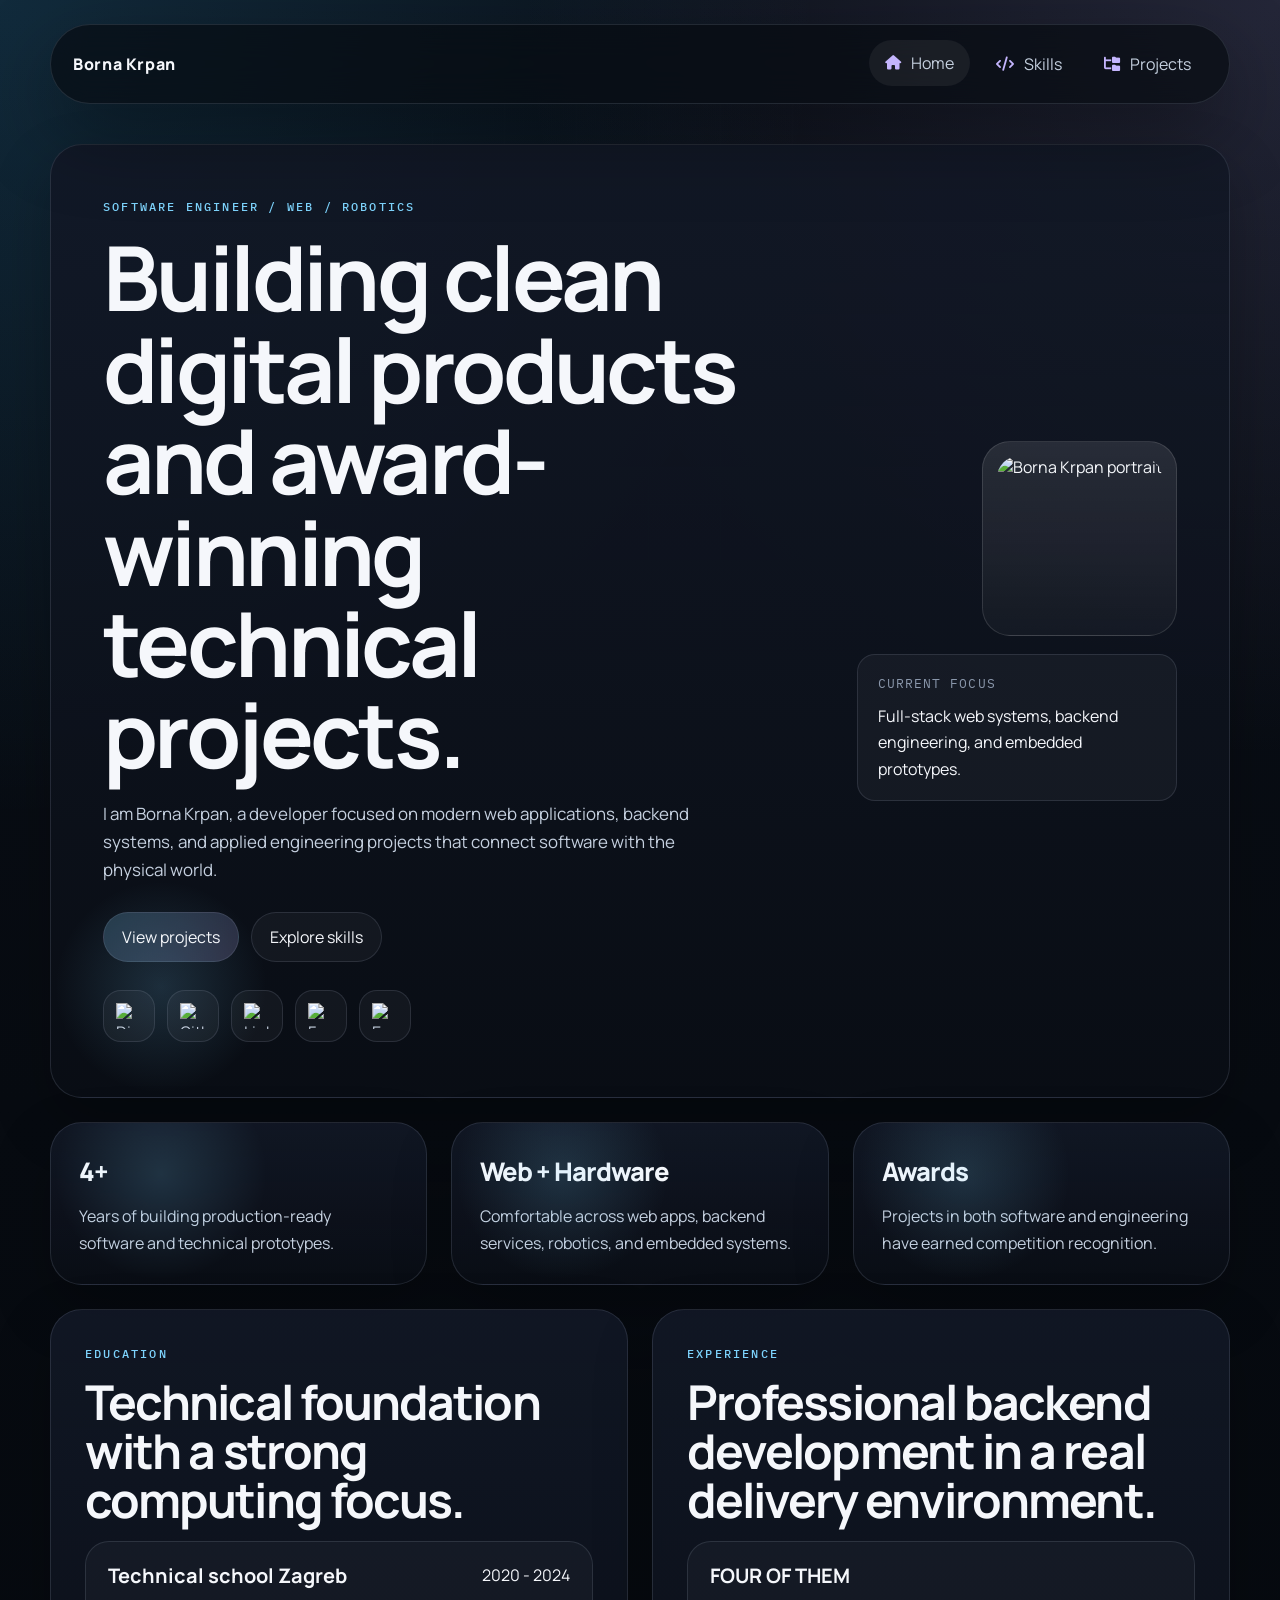
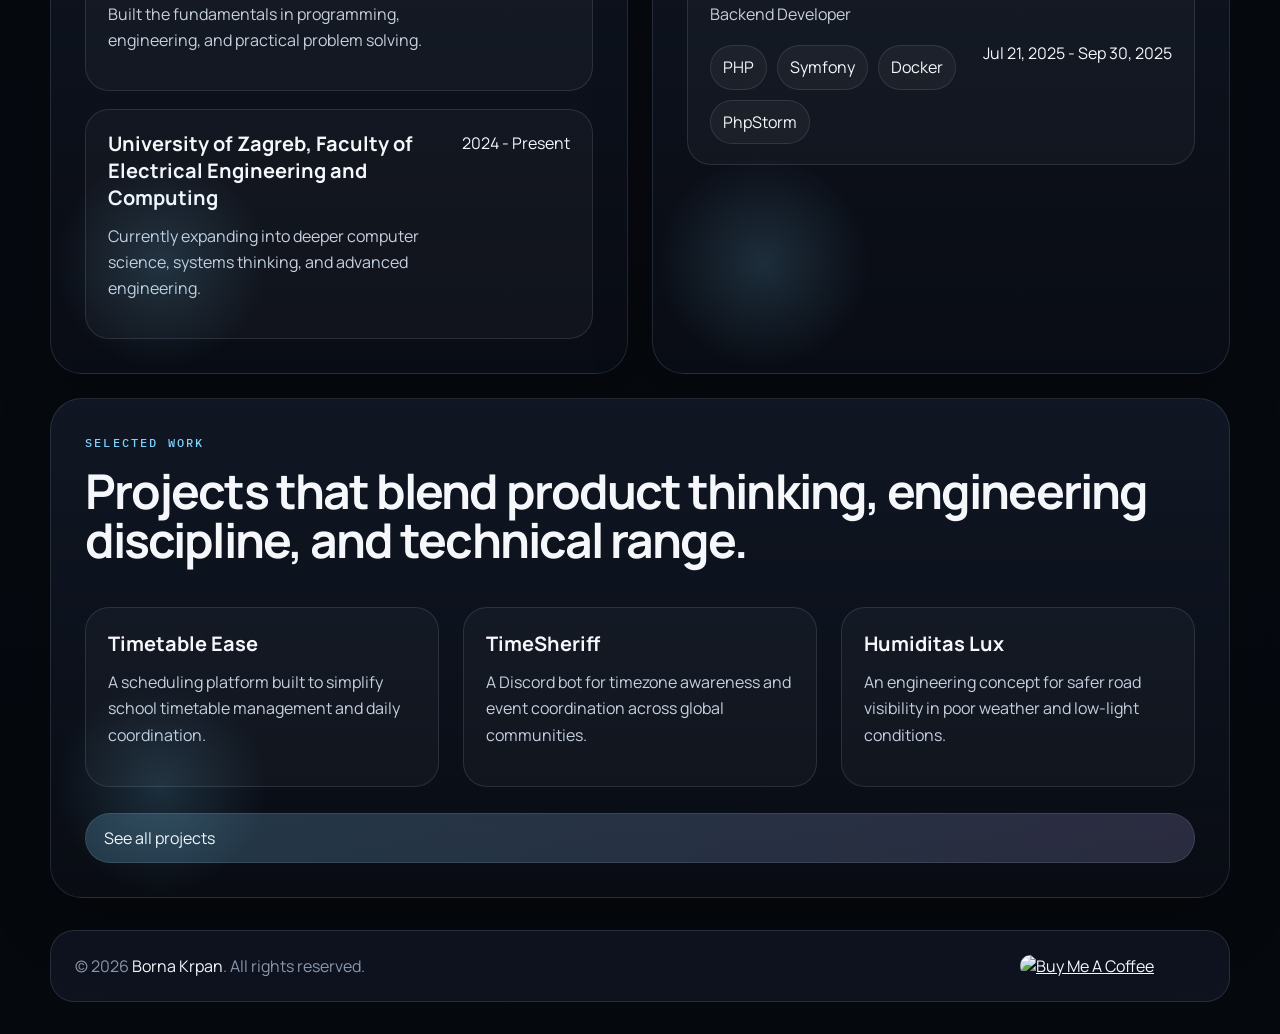
==== index.html @ 5ff1ddcb "Page rework" ====
<!DOCTYPE html>
<html lang="en">
<head>
    <meta charset="UTF-8">
    <meta name="viewport" content="width=device-width, initial-scale=1.0">
    <title>Borna Krpan</title>
    <link rel="icon" type="image/x-icon" href="./images/pp.png">
    <link rel="preconnect" href="https://fonts.googleapis.com">
    <link rel="preconnect" href="https://fonts.gstatic.com" crossorigin>
    <link href="https://fonts.googleapis.com/css2?family=IBM+Plex+Mono:wght@400;500&family=Manrope:wght@400;500;700;800&display=swap" rel="stylesheet">
    <link rel="stylesheet" href="css/style.css">
    <link rel="stylesheet" href="css/header.css">
    <link rel="stylesheet" href="css/main.css">
    <link rel="stylesheet" href="css/footer.css">
    <link rel="stylesheet" href="https://cdnjs.cloudflare.com/ajax/libs/font-awesome/6.6.0/css/all.min.css"
          integrity="sha512-Kc323vGBEqzTmouAECnVceyQqyqdsSiqLQISBL29aUW4U/M7pSPA/gEUZQqv1cwx4OnYxTxve5UMg5GT6L4JJg=="
          crossorigin="anonymous" referrerpolicy="no-referrer">
</head>
<body class="page-home">
<header class="site-header">
    <a class="brand" href="./index.html">Borna Krpan</a>
    <nav>
        <ul class="nav-list">
            <li><a class="nav-link active" href="./index.html"><i class="fa-solid fa-house"></i><span>Home</span></a></li>
            <li><a class="nav-link" href="./skills.html"><i class="fa-solid fa-code"></i><span>Skills</span></a></li>
            <li><a class="nav-link" href="./projects.html"><i class="fa-solid fa-folder-tree"></i><span>Projects</span></a></li>
        </ul>
    </nav>
</header>
<main class="site-main">
    <section class="hero section-card">
        <div class="hero-copy">
            <p class="eyebrow">Software Engineer / Web / Robotics</p>
            <h1>Building clean digital products and award-winning technical projects.</h1>
            <p class="lede">
                I am Borna Krpan, a developer focused on modern web applications, backend systems, and applied
                engineering projects that connect software with the physical world.
            </p>
            <div class="hero-actions">
                <a class="button button-primary" href="./projects.html">View projects</a>
                <a class="button button-secondary" href="./skills.html">Explore skills</a>
            </div>
            <ul class="social-list">
                <li><a aria-label="Discord" href="https://discord.com/users/429328860648308766" target="_blank" rel="noreferrer"><img src="https://easyicons.xyz/icons/Discord.svg" alt="Discord"></a></li>
                <li><a aria-label="GitHub" href="https://github.com/xikodev" target="_blank" rel="noreferrer"><img src="https://easyicons.xyz/icons/Github-Dark.svg" alt="GitHub"></a></li>
                <li><a aria-label="LinkedIn" href="https://www.linkedin.com/in/borna-krpan" target="_blank" rel="noreferrer"><img src="https://easyicons.xyz/icons/LinkedIn.svg" alt="LinkedIn"></a></li>
                <li><a aria-label="Facebook" href="https://www.facebook.com/borna.krpan77" target="_blank" rel="noreferrer"><img src="https://easyicons.xyz/icons/Facebook.svg" alt="Facebook"></a></li>
                <li><a aria-label="Email" href="https://mail.google.com/mail/?view=cm&fs=1&to=borna5krpan@gmail.com" target="_blank" rel="noreferrer"><img src="https://easyicons.xyz/icons/Gmail-Dark.svg" alt="Email"></a></li>
            </ul>
        </div>
        <div class="hero-visual">
            <div class="portrait-shell">
                <img id="profile-picture" src="images/pp.png" alt="Borna Krpan portrait">
            </div>
            <div class="signal-card">
                <p class="signal-label">Current focus</p>
                <p class="signal-value">Full-stack web systems, backend engineering, and embedded prototypes.</p>
            </div>
        </div>
    </section>

    <section class="metrics-grid">
        <article class="metric-card section-card">
            <p class="metric-value">4+</p>
            <p class="metric-label">Years of building production-ready software and technical prototypes.</p>
        </article>
        <article class="metric-card section-card">
            <p class="metric-value">Web + Hardware</p>
            <p class="metric-label">Comfortable across web apps, backend services, robotics, and embedded systems.</p>
        </article>
        <article class="metric-card section-card">
            <p class="metric-value">Awards</p>
            <p class="metric-label">Projects in both software and engineering have earned competition recognition.</p>
        </article>
    </section>

    <section class="content-grid">
        <article class="section-card">
            <p class="eyebrow">Education</p>
            <h2>Technical foundation with a strong computing focus.</h2>
            <div class="timeline">
                <div class="timeline-item">
                    <div>
                        <h3>Technical school Zagreb</h3>
                        <p>Built the fundamentals in programming, engineering, and practical problem solving.</p>
                    </div>
                    <span>2020 - 2024</span>
                </div>
                <div class="timeline-item">
                    <div>
                        <h3>University of Zagreb, Faculty of Electrical Engineering and Computing</h3>
                        <p>Currently expanding into deeper computer science, systems thinking, and advanced engineering.</p>
                    </div>
                    <span>2024 - Present</span>
                </div>
            </div>
        </article>

        <article class="section-card">
            <p class="eyebrow">Experience</p>
            <h2>Professional backend development in a real delivery environment.</h2>
            <div class="experience-card">
                <div class="experience-copy">
                    <h3><a href="https://4ofthem.eu/" target="_blank" rel="noreferrer">FOUR OF THEM</a></h3>
                    <p>Backend Developer</p>
                    <ul class="tag-list">
                        <li>PHP</li>
                        <li>Symfony</li>
                        <li>Docker</li>
                        <li>PhpStorm</li>
                    </ul>
                </div>
                <div class="experience-date">
                    <span>Jul 21, 2025 - Sep 30, 2025</span>
                </div>
            </div>
        </article>
    </section>

    <section class="section-card spotlight-card">
        <div>
            <p class="eyebrow">Selected Work</p>
            <h2>Projects that blend product thinking, engineering discipline, and technical range.</h2>
        </div>
        <div class="spotlight-grid">
            <article>
                <h3>Timetable Ease</h3>
                <p>A scheduling platform built to simplify school timetable management and daily coordination.</p>
            </article>
            <article>
                <h3>TimeSheriff</h3>
                <p>A Discord bot for timezone awareness and event coordination across global communities.</p>
            </article>
            <article>
                <h3>Humiditas Lux</h3>
                <p>An engineering concept for safer road visibility in poor weather and low-light conditions.</p>
            </article>
        </div>
        <a class="button button-primary" href="./projects.html">See all projects</a>
    </section>
</main>
<footer class="site-footer">
    <p>&copy; 2026 <span>Borna Krpan</span>. All rights reserved.</p>
    <a class="coffee-link" href="https://www.buymeacoffee.com/xikodev" target="_blank" rel="noreferrer">
        <img src="https://cdn.buymeacoffee.com/buttons/v2/default-yellow.png" alt="Buy Me A Coffee">
    </a>
</footer>
</body>
</html>
---- css/style.css ----
@import 'root.css';

* {
    box-sizing: border-box;
}

html {
    min-height: 100%;
    scroll-behavior: smooth;
}

body {
    margin: 0;
    min-height: 100vh;
    color: var(--text-primary);
    font-family: 'Manrope', sans-serif;
    background:
        radial-gradient(circle at top left, rgba(56, 189, 248, 0.16), transparent 28%),
        radial-gradient(circle at top right, rgba(196, 181, 253, 0.14), transparent 26%),
        linear-gradient(180deg, #0a0f18 0%, var(--bg-base) 42%, #05080d 100%);
}

body::before {
    content: '';
    position: fixed;
    inset: 0;
    background-image:
        linear-gradient(rgba(255, 255, 255, 0.025) 1px, transparent 1px),
        linear-gradient(90deg, rgba(255, 255, 255, 0.025) 1px, transparent 1px);
    background-size: 72px 72px;
    mask-image: radial-gradient(circle at center, black 45%, transparent 88%);
    pointer-events: none;
    opacity: 0.35;
}

a {
    color: inherit;
}

img {
    display: block;
    max-width: 100%;
}
---- css/header.css ----
@import 'root.css';

.site-header {
    width: min(calc(100% - 48px), var(--content-width));
    margin: 24px auto 0;
    padding: 16px 22px;
    display: flex;
    justify-content: space-between;
    align-items: center;
    gap: 20px;
    position: sticky;
    top: 16px;
    z-index: 20;
    border: 1px solid var(--border-soft);
    border-radius: 999px;
    background: rgba(7, 11, 17, 0.68);
    backdrop-filter: blur(18px);
    box-shadow: var(--shadow-soft);
}

.brand {
    font-size: 1rem;
    font-weight: 800;
    letter-spacing: 0.04em;
    text-decoration: none;
}

.nav-list {
    list-style: none;
    display: flex;
    align-items: center;
    gap: 10px;
    margin: 0;
    padding: 0;
}

.nav-link {
    display: inline-flex;
    align-items: center;
    gap: 10px;
    padding: 10px 16px;
    border-radius: 999px;
    text-decoration: none;
    color: var(--text-secondary);
    transition: background-color 0.25s ease, color 0.25s ease, transform 0.25s ease;
}

.nav-link i {
    color: var(--accent-secondary);
    font-size: 0.9rem;
}

.nav-link:hover,
.nav-link.active {
    background: rgba(255, 255, 255, 0.06);
    color: var(--text-primary);
    transform: translateY(-1px);
}

@media (width <= 760px) {
    .site-header {
        width: min(calc(100% - 24px), var(--content-width));
        margin-top: 12px;
        padding: 14px 16px;
        border-radius: 28px;
        flex-direction: column;
        align-items: stretch;
    }

    .brand {
        text-align: center;
    }

    .nav-list {
        justify-content: center;
        flex-wrap: wrap;
    }

    .nav-link {
        flex: 1 1 auto;
        justify-content: center;
    }
}
---- css/main.css ----
@import 'root.css';

.site-main {
    width: min(calc(100% - 48px), var(--content-width));
    margin: 40px auto 32px;
    display: flex;
    flex-direction: column;
    gap: 24px;
}

.section-card {
    position: relative;
    overflow: hidden;
    border: 1px solid var(--border-soft);
    border-radius: var(--radius-xl);
    background: linear-gradient(180deg, rgba(18, 24, 38, 0.9), rgba(10, 14, 22, 0.78));
    box-shadow: var(--shadow-card);
}

.section-card::after {
    content: '';
    position: absolute;
    inset: auto auto 0 0;
    width: 220px;
    height: 220px;
    background: radial-gradient(circle, rgba(125, 211, 252, 0.16), transparent 68%);
    pointer-events: none;
}

.eyebrow {
    margin: 0 0 14px;
    color: var(--accent);
    font-family: 'IBM Plex Mono', monospace;
    font-size: 0.76rem;
    font-weight: 500;
    letter-spacing: 0.18em;
    text-transform: uppercase;
}

h1,
h2,
h3,
p {
    margin-top: 0;
}

h1,
h2 {
    letter-spacing: -0.04em;
    line-height: 1.02;
}

h1 {
    max-width: 12ch;
    font-size: clamp(3rem, 7vw, 5.6rem);
    margin-bottom: 20px;
}

h2 {
    font-size: clamp(2rem, 4vw, 3rem);
    margin-bottom: 16px;
}

h3 {
    font-size: 1.25rem;
    margin-bottom: 12px;
}

p,
li,
span {
    color: var(--text-secondary);
    line-height: 1.65;
}

.lede {
    max-width: 62ch;
    color: var(--text-secondary);
    font-size: 1.06rem;
}

.button-row,
.hero-actions {
    display: flex;
    flex-wrap: wrap;
    gap: 12px;
}

.button {
    display: inline-flex;
    align-items: center;
    gap: 10px;
    padding: 13px 18px;
    border: 1px solid var(--border-soft);
    border-radius: 999px;
    text-decoration: none;
    transition: transform 0.25s ease, border-color 0.25s ease, background-color 0.25s ease;
}

.button:hover {
    transform: translateY(-2px);
    border-color: var(--border-strong);
}

.button-primary {
    background: linear-gradient(135deg, rgba(125, 211, 252, 0.22), rgba(196, 181, 253, 0.18));
    color: var(--text-primary);
}

.button-secondary {
    background: rgba(255, 255, 255, 0.04);
    color: var(--text-primary);
}

.button-accent {
    background: rgba(134, 239, 172, 0.12);
    color: #d5f8df;
}

.hero {
    display: grid;
    grid-template-columns: minmax(0, 1.5fr) minmax(320px, 0.9fr);
    gap: 28px;
    padding: 52px;
    align-items: center;
}

.hero-copy {
    position: relative;
    z-index: 1;
}

.hero-copy .lede {
    margin-bottom: 28px;
}

.hero-visual {
    display: grid;
    gap: 18px;
    justify-items: end;
    position: relative;
    z-index: 1;
}

.portrait-shell {
    padding: 14px;
    border-radius: 28px;
    background: linear-gradient(180deg, rgba(255, 255, 255, 0.1), rgba(255, 255, 255, 0.03));
    border: 1px solid rgba(255, 255, 255, 0.12);
}

#profile-picture {
    width: min(100%, 320px);
    aspect-ratio: 1;
    object-fit: cover;
    border-radius: 22px;
}

.signal-card {
    max-width: 320px;
    padding: 18px 20px;
    border: 1px solid var(--border-soft);
    border-radius: var(--radius-md);
    background: rgba(255, 255, 255, 0.04);
}

.signal-label {
    margin-bottom: 8px;
    color: var(--text-muted);
    font-family: 'IBM Plex Mono', monospace;
    font-size: 0.82rem;
    letter-spacing: 0.08em;
    text-transform: uppercase;
}

.signal-value {
    margin-bottom: 0;
    color: var(--text-primary);
}

.social-list,
.tag-list,
.tech-list,
.icon-cloud {
    list-style: none;
    padding: 0;
    margin: 0;
}

.social-list {
    display: flex;
    flex-wrap: wrap;
    gap: 12px;
    margin-top: 28px;
}

.social-list a {
    width: 52px;
    height: 52px;
    display: inline-flex;
    align-items: center;
    justify-content: center;
    border: 1px solid var(--border-soft);
    border-radius: 18px;
    background: rgba(255, 255, 255, 0.04);
    transition: transform 0.25s ease, border-color 0.25s ease, background-color 0.25s ease;
}

.social-list a:hover {
    transform: translateY(-2px);
    border-color: var(--border-strong);
    background: rgba(255, 255, 255, 0.07);
}

.social-list img {
    width: 26px;
    height: 26px;
}

.metrics-grid,
.content-grid,
.spotlight-grid,
.skill-groups {
    display: grid;
    gap: 24px;
}

.metrics-grid {
    grid-template-columns: repeat(3, minmax(0, 1fr));
}

.metric-card {
    padding: 28px;
}

.metric-value {
    margin-bottom: 10px;
    color: var(--text-primary);
    font-size: 1.6rem;
    font-weight: 800;
    letter-spacing: -0.04em;
}

.metric-label {
    margin-bottom: 0;
}

.content-grid {
    grid-template-columns: repeat(2, minmax(0, 1fr));
}

.content-grid > article,
.spotlight-card,
.page-intro,
.skill-group,
.project-card {
    padding: 34px;
}

.timeline,
.experience-card {
    display: grid;
    gap: 18px;
}

.timeline-item,
.experience-card {
    padding: 20px 22px;
    border: 1px solid var(--border-soft);
    border-radius: var(--radius-lg);
    background: rgba(255, 255, 255, 0.03);
}

.timeline-item {
    display: flex;
    justify-content: space-between;
    gap: 20px;
}

.timeline-item span,
.experience-date span {
    color: var(--text-primary);
    white-space: nowrap;
}

.experience-card {
    grid-template-columns: minmax(0, 1fr) auto;
    align-items: center;
}

.experience-copy a {
    color: var(--text-primary);
    text-decoration: none;
}

.tag-list {
    display: flex;
    flex-wrap: wrap;
    gap: 10px;
    margin-top: 18px;
}

.tag-list li {
    padding: 8px 12px;
    border: 1px solid var(--border-soft);
    border-radius: 999px;
    background: rgba(255, 255, 255, 0.04);
    color: var(--text-primary);
}

.spotlight-card {
    display: grid;
    gap: 26px;
}

.spotlight-grid {
    grid-template-columns: repeat(3, minmax(0, 1fr));
}

.spotlight-grid article {
    padding: 22px;
    border: 1px solid var(--border-soft);
    border-radius: var(--radius-lg);
    background: rgba(255, 255, 255, 0.03);
}

.page-intro {
    padding-top: 42px;
    padding-bottom: 42px;
}

.page-intro h1 {
    max-width: 11ch;
}

.project-stack {
    display: grid;
    gap: 24px;
}

.project-card {
    display: grid;
    gap: 28px;
}

.project-copy {
    position: relative;
    z-index: 1;
}

.project-copy h2 {
    font-size: clamp(1.9rem, 3vw, 2.6rem);
    margin-bottom: 14px;
}

.status-note {
    color: var(--danger);
}

.tech-list {
    display: flex;
    flex-wrap: wrap;
    gap: 12px;
    margin: 24px 0;
}

.tech-list li {
    width: 52px;
    height: 52px;
    display: flex;
    align-items: center;
    justify-content: center;
    border: 1px solid var(--border-soft);
    border-radius: 16px;
    background: rgba(255, 255, 255, 0.04);
}

.tech-list img {
    width: 30px;
    height: 30px;
    object-fit: contain;
}

.project-media-grid {
    display: grid;
    grid-template-columns: repeat(3, minmax(0, 1fr));
    gap: 14px;
    position: relative;
    z-index: 1;
}

.project-media-grid-duo {
    grid-template-columns: repeat(2, minmax(0, 1fr));
}

.project-media-grid img {
    width: 100%;
    height: 100%;
    min-height: 240px;
    object-fit: cover;
    border-radius: 22px;
    border: 1px solid var(--border-soft);
}

.icon-cloud {
    display: grid;
    grid-template-columns: repeat(auto-fit, minmax(160px, 1fr));
    gap: 14px;
    margin-top: 24px;
}

.icon-cloud li {
    display: flex;
    align-items: center;
    gap: 12px;
    padding: 14px 16px;
    border: 1px solid var(--border-soft);
    border-radius: var(--radius-md);
    background: rgba(255, 255, 255, 0.04);
}

.icon-cloud img {
    width: 28px;
    height: 28px;
    object-fit: contain;
}

@media (width <= 980px) {
    .hero,
    .content-grid,
    .metrics-grid,
    .spotlight-grid {
        grid-template-columns: 1fr;
    }

    .hero-visual {
        justify-items: start;
    }

    .timeline-item,
    .experience-card {
        grid-template-columns: 1fr;
    }

    .timeline-item {
        flex-direction: column;
    }
}

@media (width <= 760px) {
    .site-main {
        width: min(calc(100% - 24px), var(--content-width));
        margin-top: 24px;
        gap: 16px;
    }

    .hero,
    .content-grid > article,
    .spotlight-card,
    .page-intro,
    .skill-group,
    .project-card,
    .metric-card {
        padding: 22px;
    }

    h1 {
        max-width: 100%;
    }

    .project-media-grid,
    .project-media-grid-duo {
        grid-template-columns: 1fr;
    }

    .project-media-grid img {
        min-height: 0;
    }

    .icon-cloud {
        grid-template-columns: 1fr;
    }
}
---- css/footer.css ----
@import 'root.css';

.site-footer {
    width: min(calc(100% - 48px), var(--content-width));
    margin: 0 auto 32px;
    padding: 22px 24px;
    display: flex;
    justify-content: space-between;
    align-items: center;
    gap: 20px;
    border: 1px solid var(--border-soft);
    border-radius: var(--radius-lg);
    background: var(--bg-elevated);
    backdrop-filter: blur(14px);
}

.site-footer p {
    margin: 0;
    color: var(--text-muted);
}

.site-footer span {
    color: var(--text-primary);
}

.coffee-link img {
    width: 185px;
    height: auto;
    border-radius: 12px;
}

@media (width <= 760px) {
    .site-footer {
        width: min(calc(100% - 24px), var(--content-width));
        padding: 18px;
        flex-direction: column;
        text-align: center;
    }
}
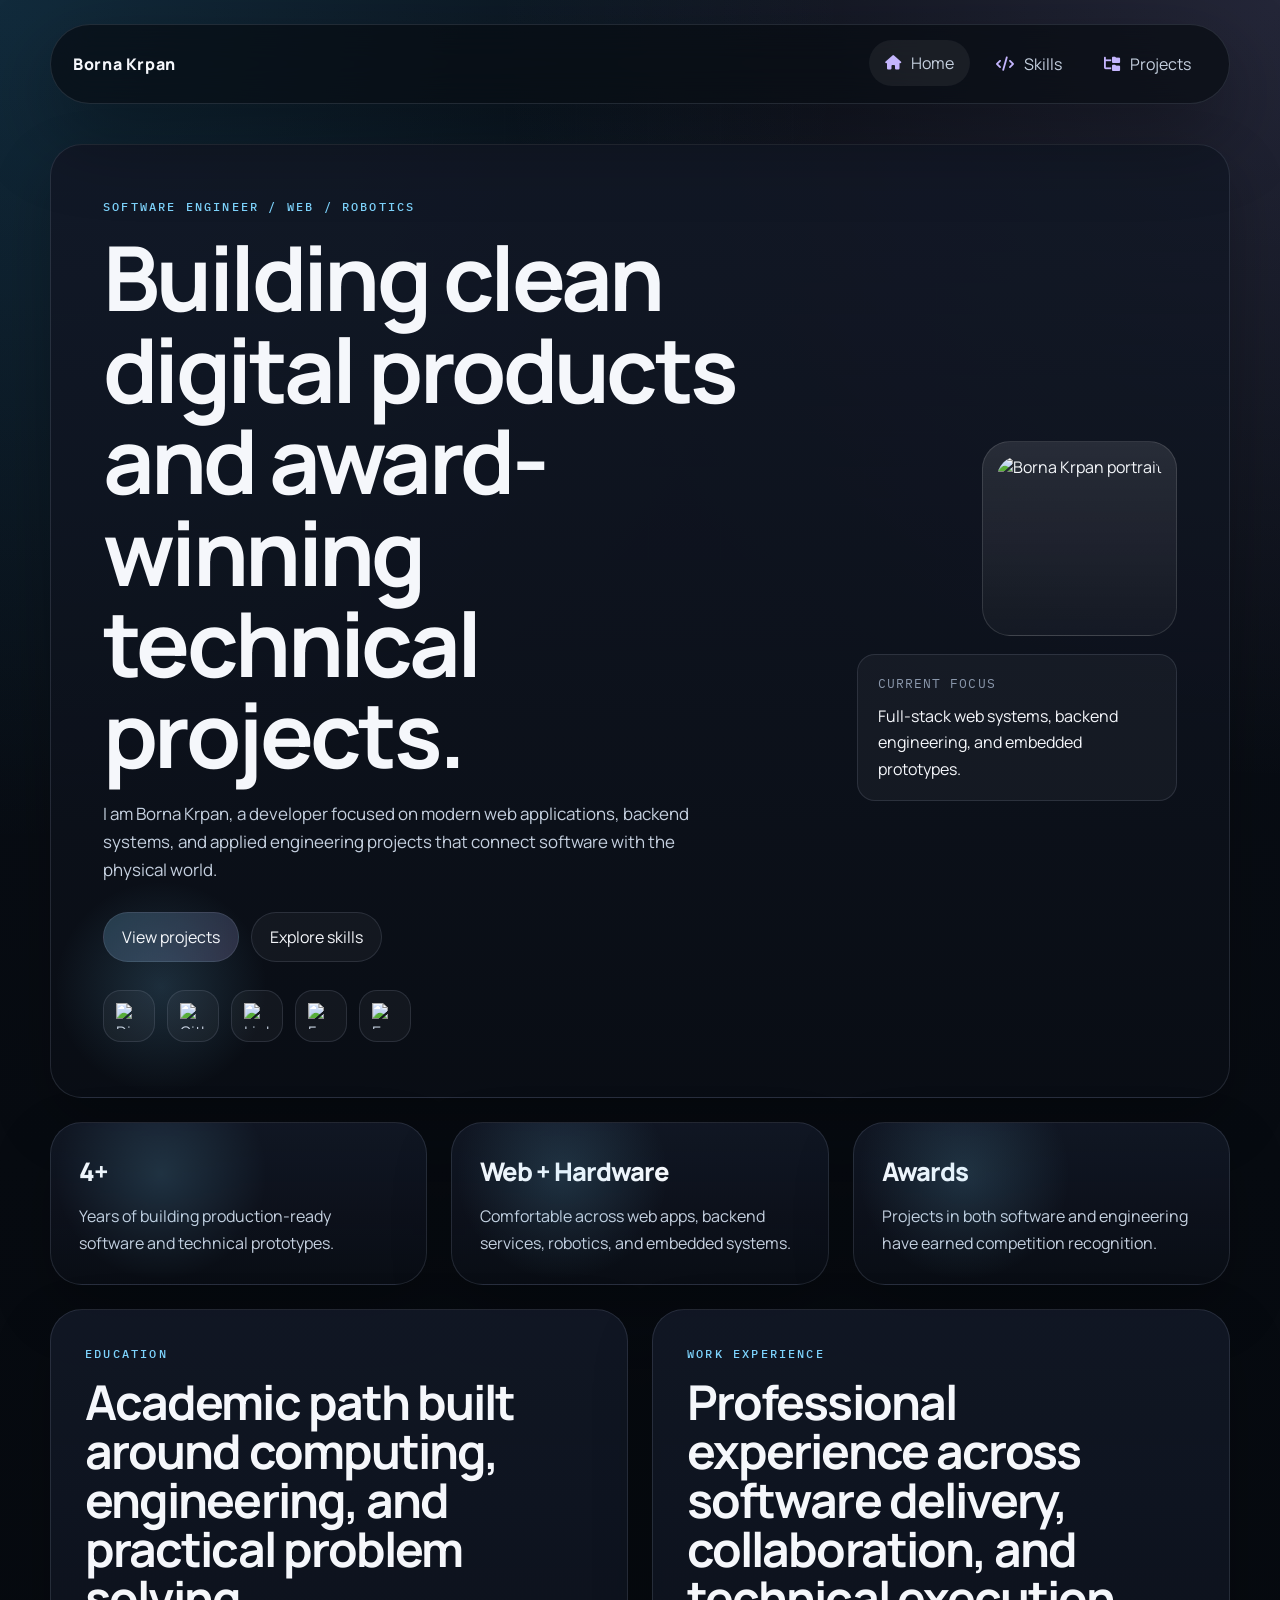
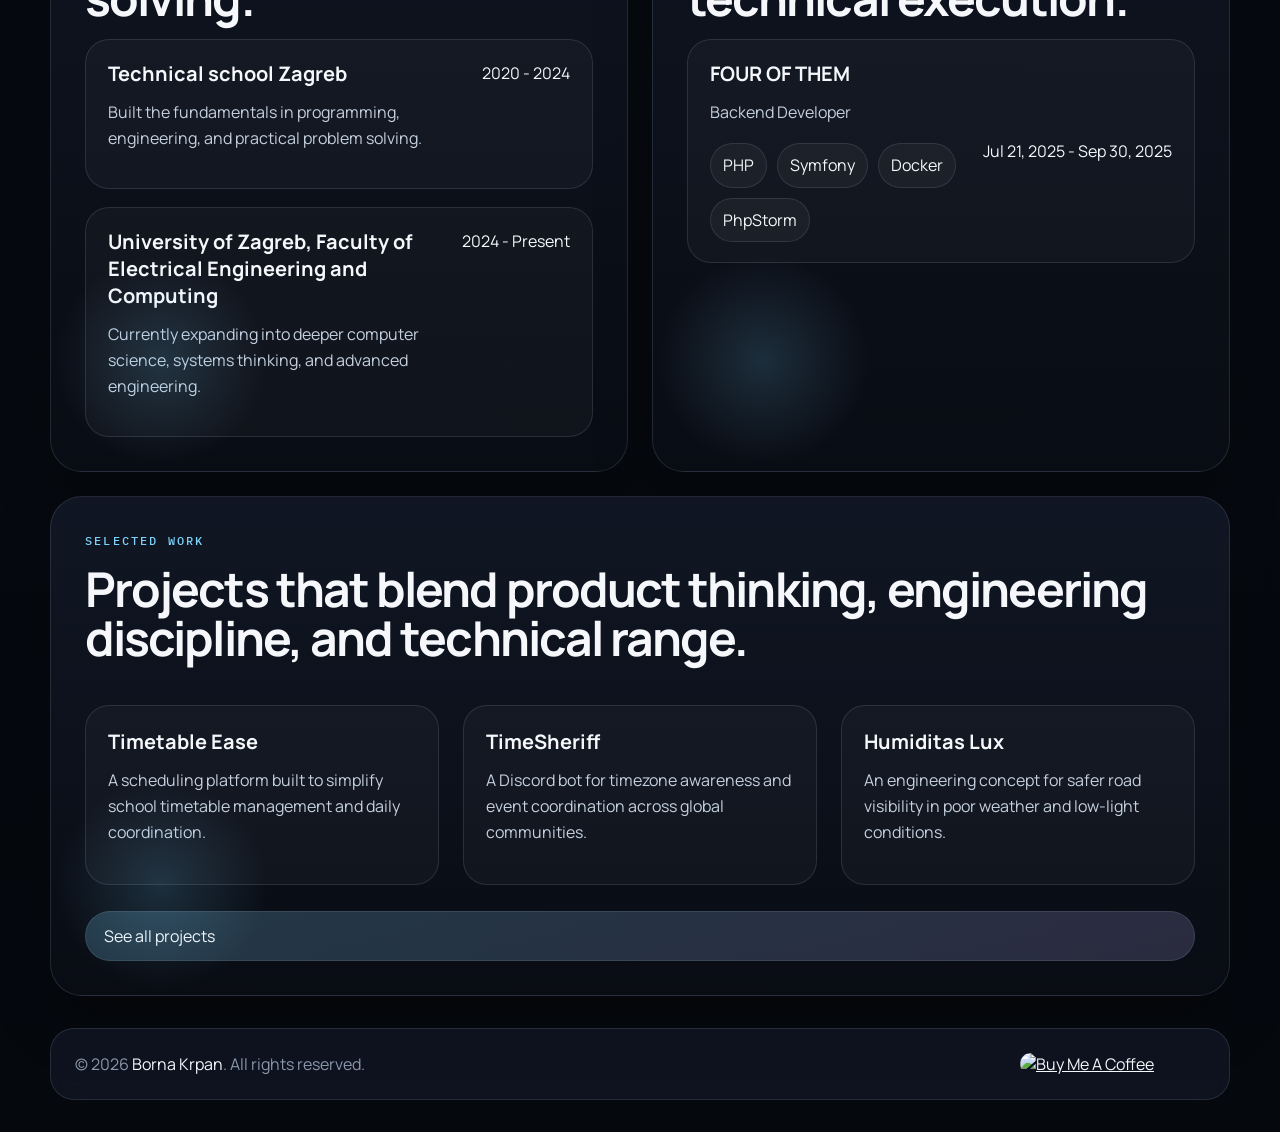
==== commit f52226e4: "Minor text changes" ====
--- a/index.html
+++ b/index.html
@@ -77,7 +77,7 @@
     <section class="content-grid">
         <article class="section-card">
             <p class="eyebrow">Education</p>
-            <h2>Technical foundation with a strong computing focus.</h2>
+            <h2>Academic path built around computing, engineering, and practical problem solving.</h2>
             <div class="timeline">
                 <div class="timeline-item">
                     <div>
@@ -97,8 +97,8 @@
         </article>
 
         <article class="section-card">
-            <p class="eyebrow">Experience</p>
-            <h2>Professional backend development in a real delivery environment.</h2>
+            <p class="eyebrow">Work Experience</p>
+            <h2>Professional experience across software delivery, collaboration, and technical execution.</h2>
             <div class="experience-card">
                 <div class="experience-copy">
                     <h3><a href="https://4ofthem.eu/" target="_blank" rel="noreferrer">FOUR OF THEM</a></h3>
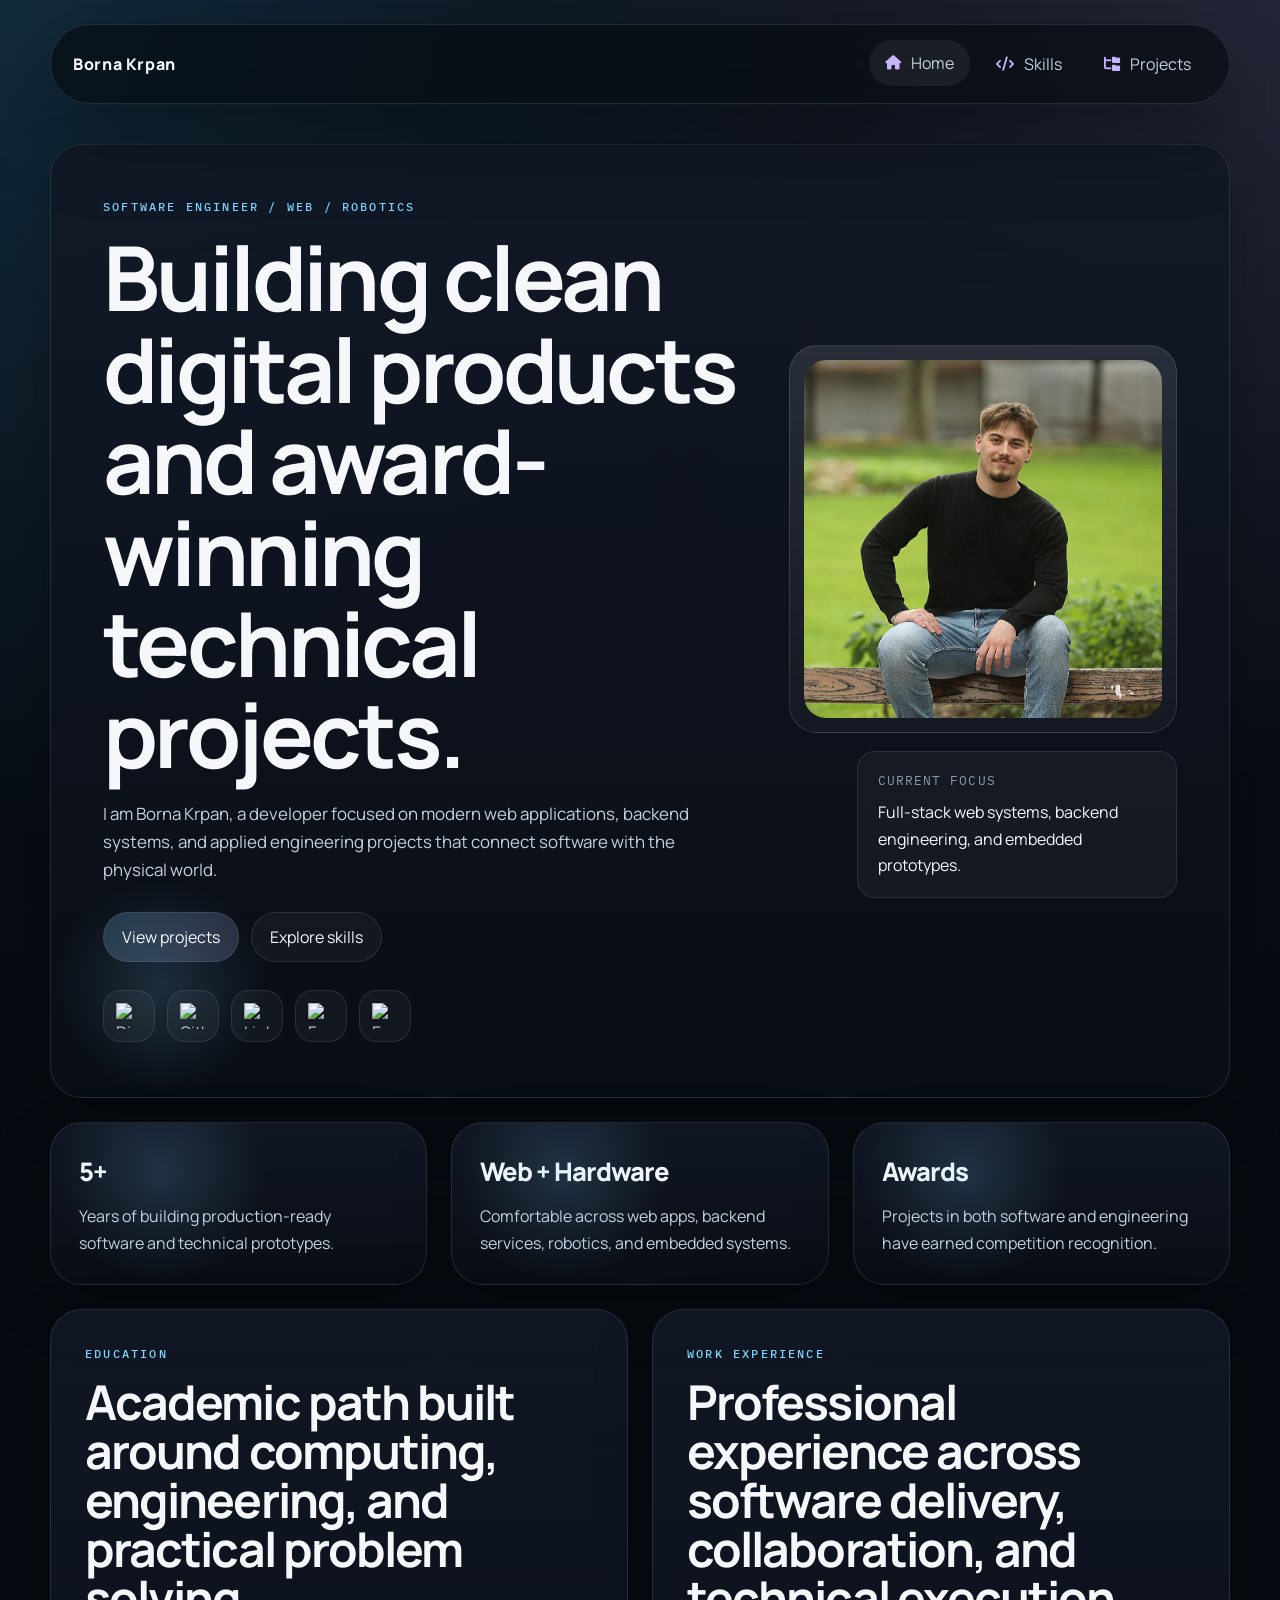
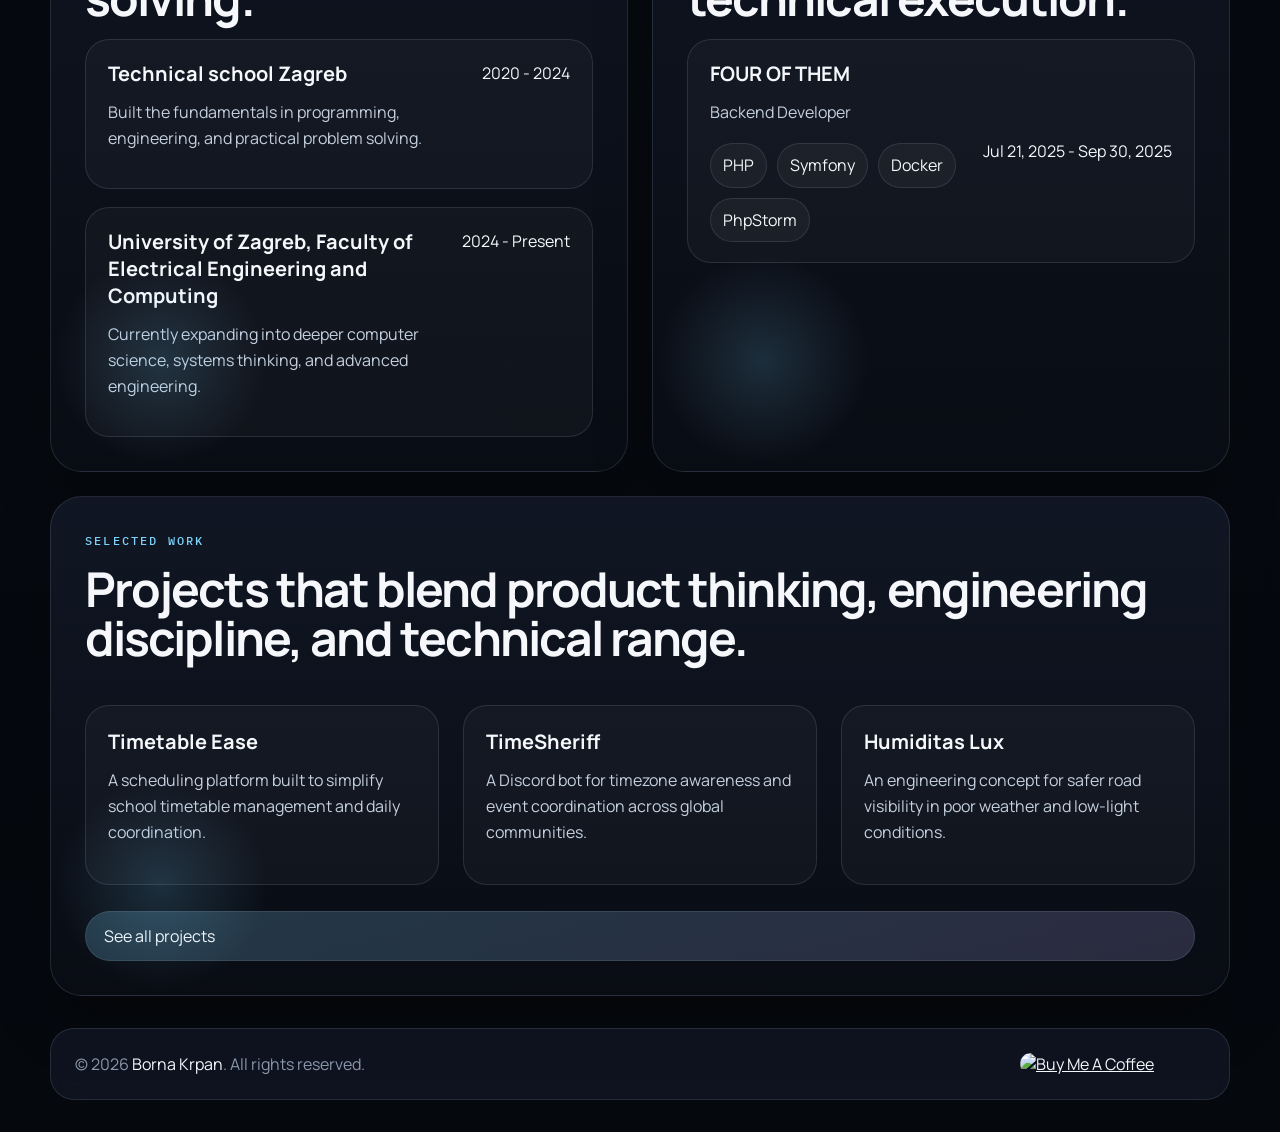
==== commit 0c20340c: "Minor changes" ====
--- a/index.html
+++ b/index.html
@@ -61,7 +61,7 @@
 
     <section class="metrics-grid">
         <article class="metric-card section-card">
-            <p class="metric-value">4+</p>
+            <p class="metric-value">5+</p>
             <p class="metric-label">Years of building production-ready software and technical prototypes.</p>
         </article>
         <article class="metric-card section-card">
--- a/css/main.css
+++ b/css/main.css
@@ -143,15 +143,18 @@
 }
 
 .portrait-shell {
+    width: min(100%, 388px);
+    aspect-ratio: 1;
     padding: 14px;
+    display: flex;
     border-radius: 28px;
     background: linear-gradient(180deg, rgba(255, 255, 255, 0.1), rgba(255, 255, 255, 0.03));
     border: 1px solid rgba(255, 255, 255, 0.12);
 }
 
 #profile-picture {
-    width: min(100%, 320px);
-    aspect-ratio: 1;
+    width: 100%;
+    height: 100%;
     object-fit: cover;
     border-radius: 22px;
 }
